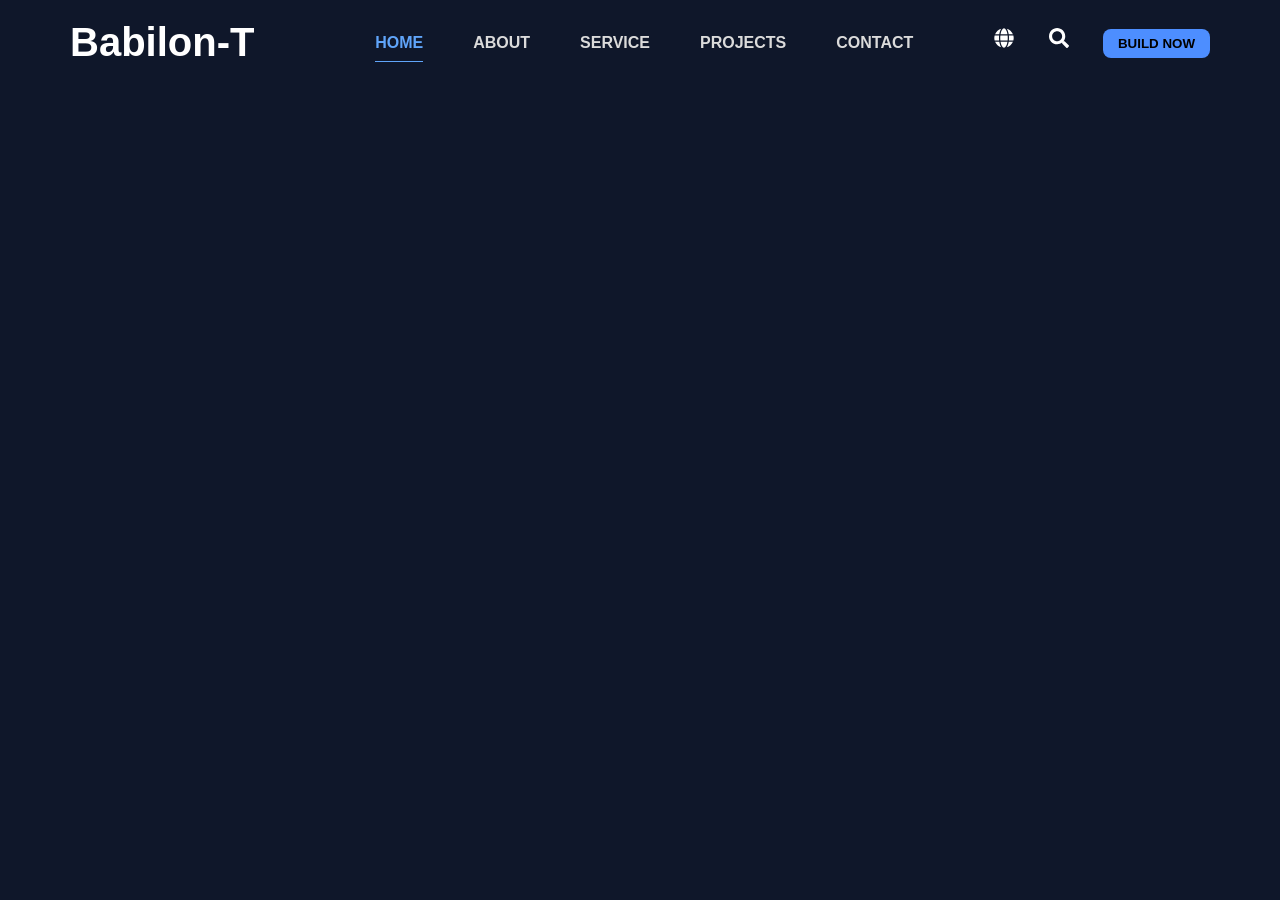
==== index.html @ 7345d0ae "first section" ====
<!doctype html>
<html lang="en">
  <head>
    <meta charset="UTF-8" />
    <meta name="viewport" content="width=device-width, initial-scale=1.0" />
    <title>Document</title>
    <link rel="stylesheet" href="./style.css" />
  </head>
  <body>
    <header>
        <section class="conteiner1">
            <div class="asist1">
                <div class="flex1">
                    <p class="text1">Babilon-T</p>
                
                    <div>
                            <ul>
                                <li><a class="a1" href="">HOME</a></li>
                                <li><a href="">ABOUT</a></li>
                                <li><a href="">SERVICE</a></li>
                                <li><a href="">PROJECTS</a></li>
                                <li><a href="">CONTACT</a></li>
                            </ul>
                    </div>

                    <div>
                        <svg class="icon1" xmlns="http://www.w3.org/2000/svg" viewBox="0 0 496 512"><!--!Font Awesome Free v5.15.4 by @fontawesome - https://fontawesome.com License - https://fontawesome.com/license/free Copyright 2026 Fonticons, Inc.--><path fill="rgb(255, 255, 255)" d="M336.5 160C322 70.7 287.8 8 248 8s-74 62.7-88.5 152h177zM152 256c0 22.2 1.2 43.5 3.3 64h185.3c2.1-20.5 3.3-41.8 3.3-64s-1.2-43.5-3.3-64H155.3c-2.1 20.5-3.3 41.8-3.3 64zm324.7-96c-28.6-67.9-86.5-120.4-158-141.6 24.4 33.8 41.2 84.7 50 141.6h108zM177.2 18.4C105.8 39.6 47.8 92.1 19.3 160h108c8.7-56.9 25.5-107.8 49.9-141.6zM487.4 192H372.7c2.1 21 3.3 42.5 3.3 64s-1.2 43-3.3 64h114.6c5.5-20.5 8.6-41.8 8.6-64s-3.1-43.5-8.5-64zM120 256c0-21.5 1.2-43 3.3-64H8.6C3.2 212.5 0 233.8 0 256s3.2 43.5 8.6 64h114.6c-2-21-3.2-42.5-3.2-64zm39.5 96c14.5 89.3 48.7 152 88.5 152s74-62.7 88.5-152h-177zm159.3 141.6c71.4-21.2 129.4-73.7 158-141.6h-108c-8.8 56.9-25.6 107.8-50 141.6zM19.3 352c28.6 67.9 86.5 120.4 158 141.6-24.4-33.8-41.2-84.7-50-141.6h-108z"/></svg>
                        <svg class="icon2" xmlns="http://www.w3.org/2000/svg" viewBox="0 0 512 512"><!--!Font Awesome Free v5.15.4 by @fontawesome - https://fontawesome.com License - https://fontawesome.com/license/free Copyright 2026 Fonticons, Inc.--><path fill="rgb(255, 255, 255)" d="M505 442.7L405.3 343c-4.5-4.5-10.6-7-17-7H372c27.6-35.3 44-79.7 44-128C416 93.1 322.9 0 208 0S0 93.1 0 208s93.1 208 208 208c48.3 0 92.7-16.4 128-44v16.3c0 6.4 2.5 12.5 7 17l99.7 99.7c9.4 9.4 24.6 9.4 33.9 0l28.3-28.3c9.4-9.4 9.4-24.6.1-34zM208 336c-70.7 0-128-57.2-128-128 0-70.7 57.2-128 128-128 70.7 0 128 57.2 128 128 0 70.7-57.2 128-128 128z"/></svg>
                        <button class="btn1">BUILD NOW</button>
                    </div>
                </div>
            </div>
        </section>
    </header>
  </body>
</html>
---- style.css ----
*{
    margin: 0;
    background-color: #0F172A;
    font-family: 'Segoe UI', Tahoma, Geneva, Verdana, sans-serif;
}
.conteiner1{
    width: 100%;
    height: 70px;
    border-bottom: 1px solid #192644;
}
.asist1{
    padding: 20px 70px;
}
.text1{
    color: white;
    font-size: 40px;
    font-weight: 700;
}
ul{
    display: flex;
    gap: 50px;
    list-style: none;
}
a{
    font-weight: 650;
    color: rgb(219, 219, 219);
    text-decoration: none;
}
.a1{
    padding-bottom: 10px;
    color: #60A5FA;
    border-bottom: 1px solid #60A5FA;
}
.icon1{
    width: 20px;
    height: 20px;
}
.icon2{
    width: 20px;
    height: 20px;
    margin-left: 30px;
}
.btn1{
    margin-left: 30px;
    padding: 7px 15px;
    border: none;
    border-radius: 8px;
    color: black;
    font-weight: 700;
    background-color: #4D8EFF;
}
.flex1{
    display: flex;
    justify-content: space-between;
    align-items: center;    
}
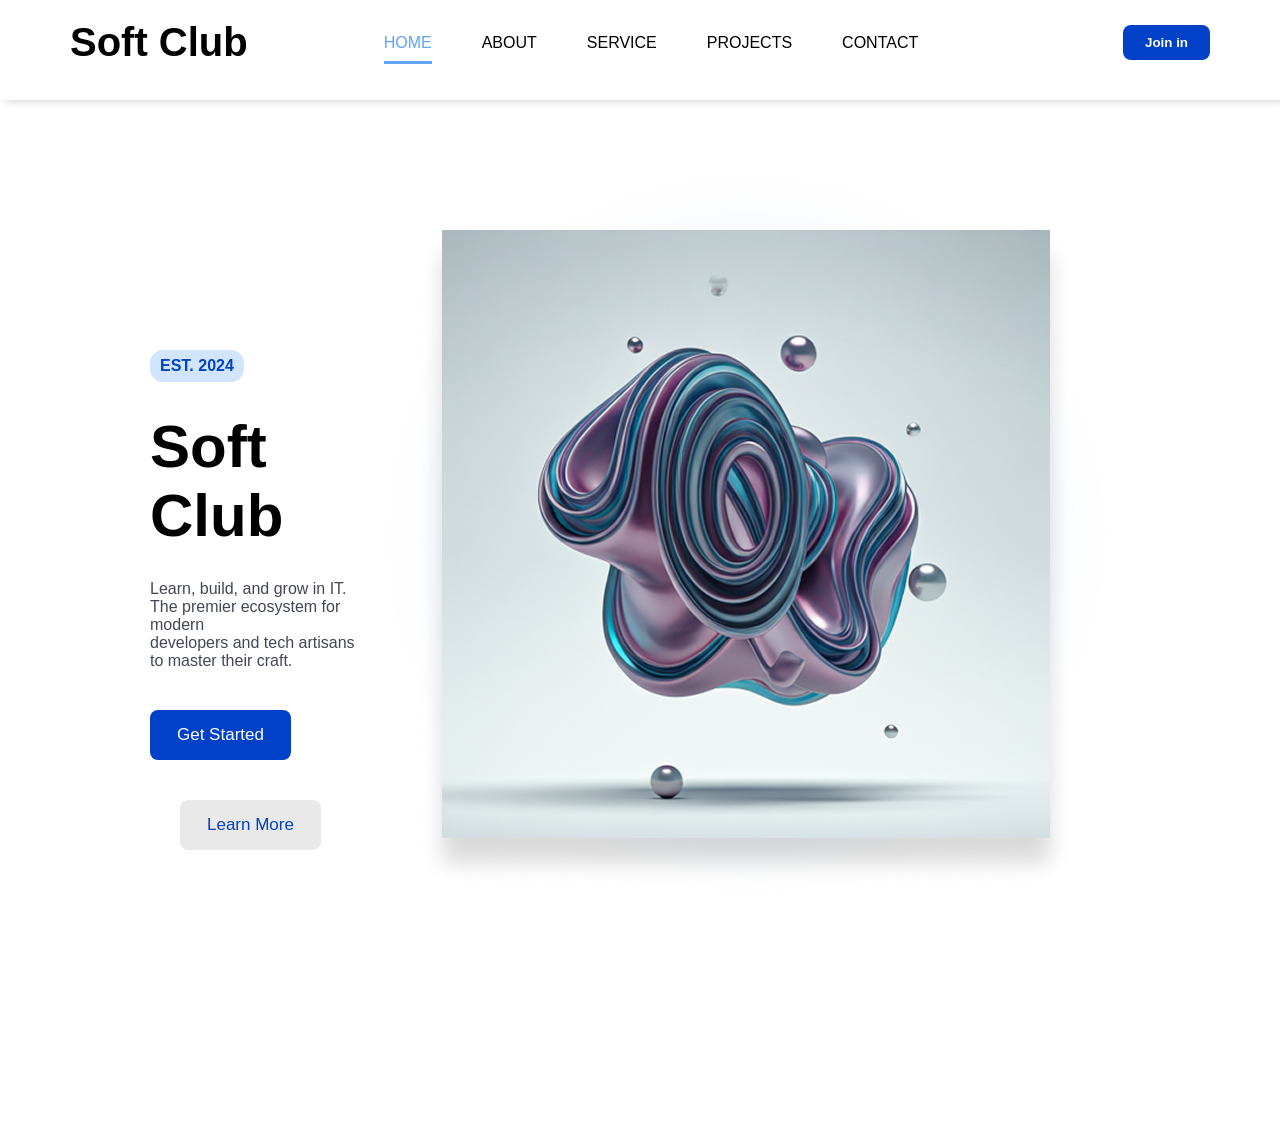
==== commit 90207a31: "second section" ====
--- a/index.html
+++ b/index.html
@@ -1,36 +1,56 @@
-<!doctype html>
-<html lang="en">
-  <head>
-    <meta charset="UTF-8" />
-    <meta name="viewport" content="width=device-width, initial-scale=1.0" />
-    <title>Document</title>
-    <link rel="stylesheet" href="./style.css" />
-  </head>
-  <body>
-    <header>
-        <section class="conteiner1">
-            <div class="asist1">
-                <div class="flex1">
-                    <p class="text1">Babilon-T</p>
-                
-                    <div>
-                            <ul>
-                                <li><a class="a1" href="">HOME</a></li>
-                                <li><a href="">ABOUT</a></li>
-                                <li><a href="">SERVICE</a></li>
-                                <li><a href="">PROJECTS</a></li>
-                                <li><a href="">CONTACT</a></li>
-                            </ul>
-                    </div>
-
-                    <div>
-                        <svg class="icon1" xmlns="http://www.w3.org/2000/svg" viewBox="0 0 496 512"><!--!Font Awesome Free v5.15.4 by @fontawesome - https://fontawesome.com License - https://fontawesome.com/license/free Copyright 2026 Fonticons, Inc.--><path fill="rgb(255, 255, 255)" d="M336.5 160C322 70.7 287.8 8 248 8s-74 62.7-88.5 152h177zM152 256c0 22.2 1.2 43.5 3.3 64h185.3c2.1-20.5 3.3-41.8 3.3-64s-1.2-43.5-3.3-64H155.3c-2.1 20.5-3.3 41.8-3.3 64zm324.7-96c-28.6-67.9-86.5-120.4-158-141.6 24.4 33.8 41.2 84.7 50 141.6h108zM177.2 18.4C105.8 39.6 47.8 92.1 19.3 160h108c8.7-56.9 25.5-107.8 49.9-141.6zM487.4 192H372.7c2.1 21 3.3 42.5 3.3 64s-1.2 43-3.3 64h114.6c5.5-20.5 8.6-41.8 8.6-64s-3.1-43.5-8.5-64zM120 256c0-21.5 1.2-43 3.3-64H8.6C3.2 212.5 0 233.8 0 256s3.2 43.5 8.6 64h114.6c-2-21-3.2-42.5-3.2-64zm39.5 96c14.5 89.3 48.7 152 88.5 152s74-62.7 88.5-152h-177zm159.3 141.6c71.4-21.2 129.4-73.7 158-141.6h-108c-8.8 56.9-25.6 107.8-50 141.6zM19.3 352c28.6 67.9 86.5 120.4 158 141.6-24.4-33.8-41.2-84.7-50-141.6h-108z"/></svg>
-                        <svg class="icon2" xmlns="http://www.w3.org/2000/svg" viewBox="0 0 512 512"><!--!Font Awesome Free v5.15.4 by @fontawesome - https://fontawesome.com License - https://fontawesome.com/license/free Copyright 2026 Fonticons, Inc.--><path fill="rgb(255, 255, 255)" d="M505 442.7L405.3 343c-4.5-4.5-10.6-7-17-7H372c27.6-35.3 44-79.7 44-128C416 93.1 322.9 0 208 0S0 93.1 0 208s93.1 208 208 208c48.3 0 92.7-16.4 128-44v16.3c0 6.4 2.5 12.5 7 17l99.7 99.7c9.4 9.4 24.6 9.4 33.9 0l28.3-28.3c9.4-9.4 9.4-24.6.1-34zM208 336c-70.7 0-128-57.2-128-128 0-70.7 57.2-128 128-128 70.7 0 128 57.2 128 128 0 70.7-57.2 128-128 128z"/></svg>
-                        <button class="btn1">BUILD NOW</button>
-                    </div>
-                </div>
-            </div>
-        </section>
-    </header>
-  </body>
-</html>+<!doctype html>
+<html lang="en">
+  <head>
+    <meta charset="UTF-8" />
+    <meta name="viewport" content="width=device-width, initial-scale=1.0" />
+    <title>Document</title>
+    <link rel="stylesheet" href="./style.css" />
+  </head>
+  <body>
+    <header>
+        <section class="conteiner1">
+            <div class="asist1">
+                <div class="flex1">
+                    <p class="text1">Soft Club</p>
+                
+                    <div>
+                            <ul>
+                                <li><a class="a1" href="">HOME</a></li>
+                                <li><a href="">ABOUT</a></li>
+                                <li><a href="">SERVICE</a></li>
+                                <li><a href="">PROJECTS</a></li>
+                                <li><a href="">CONTACT</a></li>
+                            </ul>
+                    </div>
+
+                    <div>
+                        <svg class="icon1" xmlns="http://www.w3.org/2000/svg" viewBox="0 0 496 512"><!--!Font Awesome Free v5.15.4 by @fontawesome - https://fontawesome.com License - https://fontawesome.com/license/free Copyright 2026 Fonticons, Inc.--><path fill="rgb(255, 255, 255)" d="M336.5 160C322 70.7 287.8 8 248 8s-74 62.7-88.5 152h177zM152 256c0 22.2 1.2 43.5 3.3 64h185.3c2.1-20.5 3.3-41.8 3.3-64s-1.2-43.5-3.3-64H155.3c-2.1 20.5-3.3 41.8-3.3 64zm324.7-96c-28.6-67.9-86.5-120.4-158-141.6 24.4 33.8 41.2 84.7 50 141.6h108zM177.2 18.4C105.8 39.6 47.8 92.1 19.3 160h108c8.7-56.9 25.5-107.8 49.9-141.6zM487.4 192H372.7c2.1 21 3.3 42.5 3.3 64s-1.2 43-3.3 64h114.6c5.5-20.5 8.6-41.8 8.6-64s-3.1-43.5-8.5-64zM120 256c0-21.5 1.2-43 3.3-64H8.6C3.2 212.5 0 233.8 0 256s3.2 43.5 8.6 64h114.6c-2-21-3.2-42.5-3.2-64zm39.5 96c14.5 89.3 48.7 152 88.5 152s74-62.7 88.5-152h-177zm159.3 141.6c71.4-21.2 129.4-73.7 158-141.6h-108c-8.8 56.9-25.6 107.8-50 141.6zM19.3 352c28.6 67.9 86.5 120.4 158 141.6-24.4-33.8-41.2-84.7-50-141.6h-108z"/></svg>
+                        <svg class="icon2" xmlns="http://www.w3.org/2000/svg" viewBox="0 0 512 512"><!--!Font Awesome Free v5.15.4 by @fontawesome - https://fontawesome.com License - https://fontawesome.com/license/free Copyright 2026 Fonticons, Inc.--><path fill="rgb(255, 255, 255)" d="M505 442.7L405.3 343c-4.5-4.5-10.6-7-17-7H372c27.6-35.3 44-79.7 44-128C416 93.1 322.9 0 208 0S0 93.1 0 208s93.1 208 208 208c48.3 0 92.7-16.4 128-44v16.3c0 6.4 2.5 12.5 7 17l99.7 99.7c9.4 9.4 24.6 9.4 33.9 0l28.3-28.3c9.4-9.4 9.4-24.6.1-34zM208 336c-70.7 0-128-57.2-128-128 0-70.7 57.2-128 128-128 70.7 0 128 57.2 128 128 0 70.7-57.2 128-128 128z"/></svg>
+                        <button class="btn1">Join in</button>
+                    </div>
+                </div>
+            </div>
+        </section>
+    </header>
+
+    <main>
+        <section class="conteiner2">
+            <div class="asist2">
+                <div class="flex2">
+                    <div>
+                        <p class="text2">EST. 2024</p>
+                        <p class="text3">Soft Club</p>
+                        <p class="text4">Learn, build, and grow in IT. The premier ecosystem for modern <br> developers and tech artisans to master their craft.</p>
+                        <button class="btn2">Get Started</button>
+                         <button class="btn3">Learn More</button>
+                    </div>
+
+                    <div>
+                        <img class="img1" src="./Container.png" alt="">
+                    </div>
+                </div>
+            </div>
+        </section>
+    </main>
+  </body>
+</html>
--- a/style.css
+++ b/style.css
@@ -1,18 +1,16 @@
 *{
     margin: 0;
-    background-color: #0F172A;
     font-family: 'Segoe UI', Tahoma, Geneva, Verdana, sans-serif;
 }
 .conteiner1{
     width: 100%;
-    height: 70px;
-    border-bottom: 1px solid #192644;
+    height: 100px;
+    box-shadow: 5px 0px 10px rgb(202, 202, 202);
 }
 .asist1{
     padding: 20px 70px;
 }
 .text1{
-    color: white;
     font-size: 40px;
     font-weight: 700;
 }
@@ -22,14 +20,13 @@
     list-style: none;
 }
 a{
-    font-weight: 650;
-    color: rgb(219, 219, 219);
+    color: black;
     text-decoration: none;
 }
 .a1{
     padding-bottom: 10px;
     color: #60A5FA;
-    border-bottom: 1px solid #60A5FA;
+    border-bottom: 3px solid #60A5FA;
 }
 .icon1{
     width: 20px;
@@ -42,15 +39,66 @@
 }
 .btn1{
     margin-left: 30px;
-    padding: 7px 15px;
+    padding: 10px 22px;
     border: none;
     border-radius: 8px;
-    color: black;
+    color: white;
     font-weight: 700;
-    background-color: #4D8EFF;
+    background-color: #0041C8;
 }
 .flex1{
     display: flex;
     justify-content: space-between;
     align-items: center;    
+}
+.conteiner2{
+    width: 100%;
+    height: 600px;
+}
+.asist2{
+    padding: 200px 150px;
+}
+.text2{
+    color: #0041C8;
+    font-weight: 700;
+    width: 74px;
+    border-radius: 13px;
+    padding: 7px 10px;
+    background-color: #d1e5ff;
+}
+.text3{
+    font-size: 60px;
+    margin-top: 30px;
+    font-weight: 650;
+}
+.text4{
+    margin-top: 30px;
+    color: #434656;
+}
+.btn2{
+    color: white;
+    background-color: #0041C8;
+    padding: 15px 27px;
+    margin-top: 40px;
+    border-radius: 8px;
+    border: none;
+    font-size: 17px;
+}
+.btn3{
+     color: #0041C8;
+    background-color: rgb(233, 233, 233);
+    padding: 15px 27px;
+    margin-left: 30px;
+    margin-top: 40px;
+    border-radius: 8px;
+    border: none;
+    font-size: 17px;
+}
+.flex2{
+    margin-top: 50px;
+    display: flex;
+    justify-content: space-between;
+}
+.img1{
+    margin-top: -200px;
 }
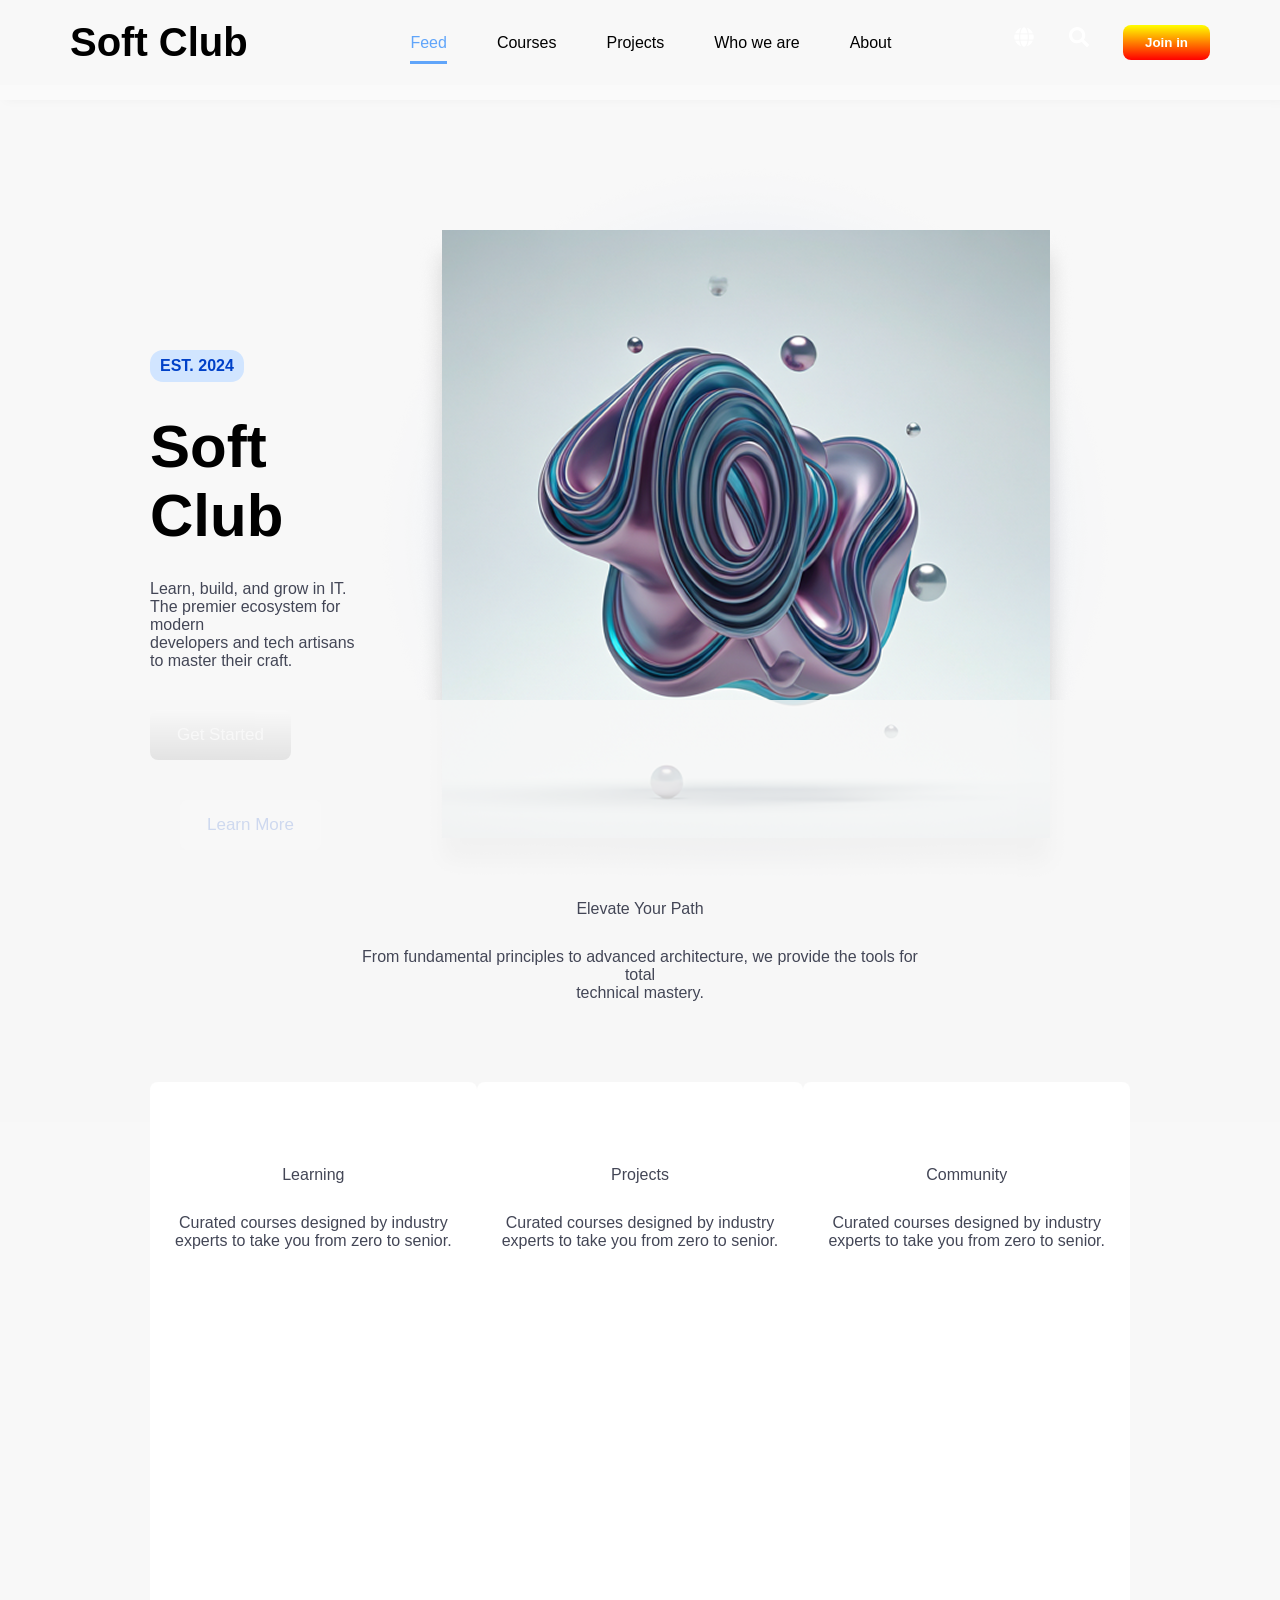
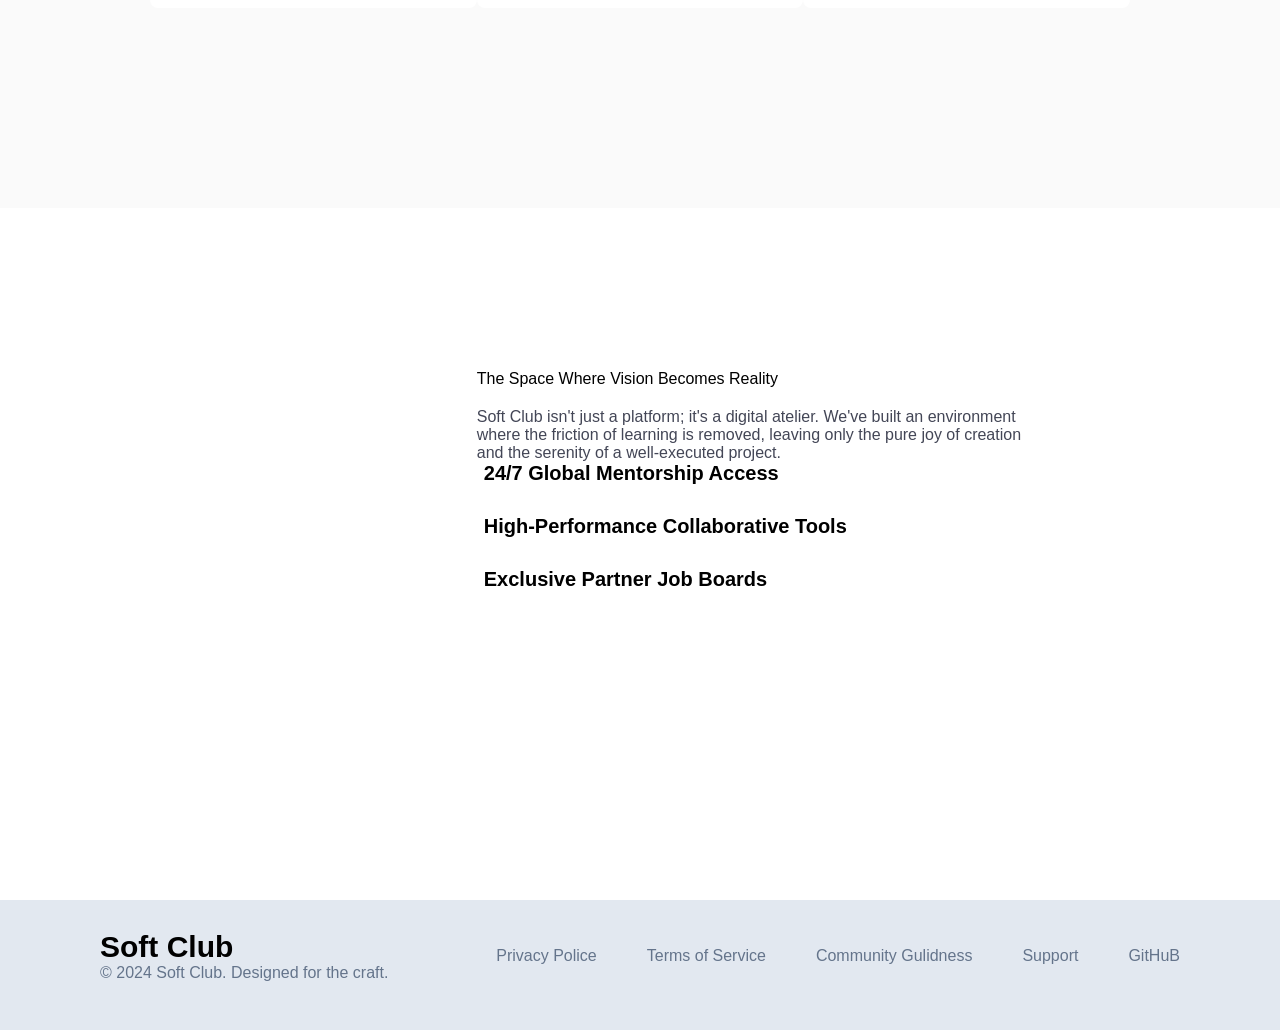
==== commit c555bf5f: "third section" ====
--- a/index.html
+++ b/index.html
@@ -5,52 +5,180 @@
     <meta name="viewport" content="width=device-width, initial-scale=1.0" />
     <title>Document</title>
     <link rel="stylesheet" href="./style.css" />
+    <link href="https://unpkg.com/aos@2.3.1/dist/aos.css" rel="stylesheet">
   </head>
   <body>
     <header>
-        <section class="conteiner1">
-            <div class="asist1">
-                <div class="flex1">
-                    <p class="text1">Soft Club</p>
-                
-                    <div>
-                            <ul>
-                                <li><a class="a1" href="">HOME</a></li>
-                                <li><a href="">ABOUT</a></li>
-                                <li><a href="">SERVICE</a></li>
-                                <li><a href="">PROJECTS</a></li>
-                                <li><a href="">CONTACT</a></li>
-                            </ul>
-                    </div>
+      <section class="conteiner1">
+        <div class="asist1">
+          <div class="flex1">
+            <p class="text1">Soft Club</p>
 
-                    <div>
-                        <svg class="icon1" xmlns="http://www.w3.org/2000/svg" viewBox="0 0 496 512"><!--!Font Awesome Free v5.15.4 by @fontawesome - https://fontawesome.com License - https://fontawesome.com/license/free Copyright 2026 Fonticons, Inc.--><path fill="rgb(255, 255, 255)" d="M336.5 160C322 70.7 287.8 8 248 8s-74 62.7-88.5 152h177zM152 256c0 22.2 1.2 43.5 3.3 64h185.3c2.1-20.5 3.3-41.8 3.3-64s-1.2-43.5-3.3-64H155.3c-2.1 20.5-3.3 41.8-3.3 64zm324.7-96c-28.6-67.9-86.5-120.4-158-141.6 24.4 33.8 41.2 84.7 50 141.6h108zM177.2 18.4C105.8 39.6 47.8 92.1 19.3 160h108c8.7-56.9 25.5-107.8 49.9-141.6zM487.4 192H372.7c2.1 21 3.3 42.5 3.3 64s-1.2 43-3.3 64h114.6c5.5-20.5 8.6-41.8 8.6-64s-3.1-43.5-8.5-64zM120 256c0-21.5 1.2-43 3.3-64H8.6C3.2 212.5 0 233.8 0 256s3.2 43.5 8.6 64h114.6c-2-21-3.2-42.5-3.2-64zm39.5 96c14.5 89.3 48.7 152 88.5 152s74-62.7 88.5-152h-177zm159.3 141.6c71.4-21.2 129.4-73.7 158-141.6h-108c-8.8 56.9-25.6 107.8-50 141.6zM19.3 352c28.6 67.9 86.5 120.4 158 141.6-24.4-33.8-41.2-84.7-50-141.6h-108z"/></svg>
-                        <svg class="icon2" xmlns="http://www.w3.org/2000/svg" viewBox="0 0 512 512"><!--!Font Awesome Free v5.15.4 by @fontawesome - https://fontawesome.com License - https://fontawesome.com/license/free Copyright 2026 Fonticons, Inc.--><path fill="rgb(255, 255, 255)" d="M505 442.7L405.3 343c-4.5-4.5-10.6-7-17-7H372c27.6-35.3 44-79.7 44-128C416 93.1 322.9 0 208 0S0 93.1 0 208s93.1 208 208 208c48.3 0 92.7-16.4 128-44v16.3c0 6.4 2.5 12.5 7 17l99.7 99.7c9.4 9.4 24.6 9.4 33.9 0l28.3-28.3c9.4-9.4 9.4-24.6.1-34zM208 336c-70.7 0-128-57.2-128-128 0-70.7 57.2-128 128-128 70.7 0 128 57.2 128 128 0 70.7-57.2 128-128 128z"/></svg>
-                        <button class="btn1">Join in</button>
-                    </div>
-                </div>
+            <div>
+              <ul>
+                <li><a class="a1" href="">Feed</a></li>
+                <li><a href="./page3.html">Courses</a></li>
+                <li><a href="./page4.css">Projects</a></li>
+                <li><a href="./page5.html">Who we are</a></li>
+                <li><a href="./page2.html">About</a></li>
+              </ul>
             </div>
-        </section>
+
+            <div class="none">
+              <svg
+                class="icon1"
+                xmlns="http://www.w3.org/2000/svg"
+                viewBox="0 0 496 512"
+              >
+                <!--!Font Awesome Free v5.15.4 by @fontawesome - https://fontawesome.com License - https://fontawesome.com/license/free Copyright 2026 Fonticons, Inc.-->
+                <path
+                  fill="rgb(255, 255, 255)"
+                  d="M336.5 160C322 70.7 287.8 8 248 8s-74 62.7-88.5 152h177zM152 256c0 22.2 1.2 43.5 3.3 64h185.3c2.1-20.5 3.3-41.8 3.3-64s-1.2-43.5-3.3-64H155.3c-2.1 20.5-3.3 41.8-3.3 64zm324.7-96c-28.6-67.9-86.5-120.4-158-141.6 24.4 33.8 41.2 84.7 50 141.6h108zM177.2 18.4C105.8 39.6 47.8 92.1 19.3 160h108c8.7-56.9 25.5-107.8 49.9-141.6zM487.4 192H372.7c2.1 21 3.3 42.5 3.3 64s-1.2 43-3.3 64h114.6c5.5-20.5 8.6-41.8 8.6-64s-3.1-43.5-8.5-64zM120 256c0-21.5 1.2-43 3.3-64H8.6C3.2 212.5 0 233.8 0 256s3.2 43.5 8.6 64h114.6c-2-21-3.2-42.5-3.2-64zm39.5 96c14.5 89.3 48.7 152 88.5 152s74-62.7 88.5-152h-177zm159.3 141.6c71.4-21.2 129.4-73.7 158-141.6h-108c-8.8 56.9-25.6 107.8-50 141.6zM19.3 352c28.6 67.9 86.5 120.4 158 141.6-24.4-33.8-41.2-84.7-50-141.6h-108z"
+                />
+              </svg>
+              <svg
+                class="icon2"
+                xmlns="http://www.w3.org/2000/svg"
+                viewBox="0 0 512 512"
+              >
+                <!--!Font Awesome Free v5.15.4 by @fontawesome - https://fontawesome.com License - https://fontawesome.com/license/free Copyright 2026 Fonticons, Inc.-->
+                <path
+                  fill="rgb(255, 255, 255)"
+                  d="M505 442.7L405.3 343c-4.5-4.5-10.6-7-17-7H372c27.6-35.3 44-79.7 44-128C416 93.1 322.9 0 208 0S0 93.1 0 208s93.1 208 208 208c48.3 0 92.7-16.4 128-44v16.3c0 6.4 2.5 12.5 7 17l99.7 99.7c9.4 9.4 24.6 9.4 33.9 0l28.3-28.3c9.4-9.4 9.4-24.6.1-34zM208 336c-70.7 0-128-57.2-128-128 0-70.7 57.2-128 128-128 70.7 0 128 57.2 128 128 0 70.7-57.2 128-128 128z"
+                />
+              </svg>
+              <button class="btn1">Join in</button>
+            </div>
+          </div>
+        </div>
+      </section>
     </header>
 
     <main>
-        <section class="conteiner2">
-            <div class="asist2">
-                <div class="flex2">
-                    <div>
-                        <p class="text2">EST. 2024</p>
-                        <p class="text3">Soft Club</p>
-                        <p class="text4">Learn, build, and grow in IT. The premier ecosystem for modern <br> developers and tech artisans to master their craft.</p>
-                        <button class="btn2">Get Started</button>
-                         <button class="btn3">Learn More</button>
-                    </div>
+      <section class="conteiner2" data-aos="fade-up">
+        <div class="asist2">
+          <div class="flex2">
+            <div>
+              <p class="text2">EST. 2024</p>
+              <p class="text3">Soft Club</p>
+              <p class="text4">
+                Learn, build, and grow in IT. The premier ecosystem for modern
+                <br />
+                developers and tech artisans to master their craft.
+              </p>
+              <button class="btn2">Get Started</button>
+              <button class="btn3">Learn More</button>
+            </div>
 
-                    <div>
-                        <img class="img1" src="./Container.png" alt="">
-                    </div>
-                </div>
+            <div>
+              <img class="img1" src="./Container.png" alt="" />
             </div>
-        </section>
+          </div>
+        </div>
+      </section>
+
+      <section class="conteiner3"  data-aos="fade-right">
+        <div class="asist3">
+          <p class="text5">Elevate Your Path</p>
+          <p class="text6">
+            From fundamental principles to advanced architecture, we provide the
+            tools for <br />
+            total <br />
+            technical mastery.
+          </p>
+          <div class="flex3">
+            <div class="knop1">
+              <img class="img2" src="./Overlay (2).png" alt="" />
+              <p class="text7">Learning</p>
+              <p class="text8">
+                Curated courses designed by industry <br />
+                experts to take you from zero to senior.
+              </p>
+
+              <img
+                class="img3"
+                src="./none1.png"
+                alt=""
+              />
+            </div>
+
+            <div class="knop1">
+              <img class="img2" src="./Overlay (3).png" alt="" />
+              <p class="text7">Projects</p>
+              <p class="text8">
+                Curated courses designed by industry <br />
+                experts to take you from zero to senior.
+              </p>
+
+              <img
+                class="img3"
+                src="./none2.png"
+                alt=""
+              />
+            </div>
+
+            <div class="knop1">
+              <img class="img2" src="./Background (6).png" alt="" />
+              <p class="text7">Community</p>
+              <p class="text8">
+                Curated courses designed by industry <br />
+                experts to take you from zero to senior.
+              </p>
+
+              <img
+                class="img3"
+                src="./none3.png"
+                alt=""
+              />
+            </div>
+          </div>
+        </div>
+      </section>
+
+
+      <section  class="conteiner4"  data-aos="fade-right">
+        <div class="asist4">
+          <div class="flex4">
+            <img class="img4" src="./Overlay+Shadow.png" alt="">
+            <div>
+              <p>The Space Where Vision Becomes Reality</p>
+              <p class="text9">Soft Club isn't just a platform; it's a digital atelier. We've built an environment <br> where the friction of learning is removed, leaving only the pure joy of creation <br> and the serenity of a well-executed project.</p>
+              <p class="text10"><img src="./Container (1).png" alt="">24/7 Global Mentorship Access</p>
+               <p class="text11"><img src="./Container (1).png" alt="">High-Performance Collaborative Tools</p>
+                <p class="text11"><img src="./Container (1).png" alt="">Exclusive Partner Job Boards</p>
+            </div>
+          </div>
+        </div>
+      </section>
     </main>
+
+    <footer>
+      <section class="conteiner5"  data-aos="fade-right">
+        <div class="asist5">
+          <div class="flex5">
+            <div>
+              <p class="text12">Soft Club</p>
+              <p class="text13">© 2024 Soft Club. Designed for the craft.</p>
+            </div>
+
+            <div>
+              <ul>
+
+                    <li><a class="a2" href="">Privacy Police</a></li>
+                    <li><a class="a2" href="">Terms of Service</a></li>
+                    <li><a class="a2" href="">Community Gulidness</a></li>
+                    <li><a class="a2" href="">Support</a></li>
+                  <li><a class="a2" href="">GitHuB</a></li>
+              </ul>
+            </div>
+          </div>
+        </div>
+      </section>
+    </footer>
+<script src="https://unpkg.com/aos@2.3.1/dist/aos.js"></script>
+<script>
+  AOS.init();
+</script>
+    
   </body>
 </html>
--- a/style.css
+++ b/style.css
@@ -3,12 +3,14 @@
     font-family: 'Segoe UI', Tahoma, Geneva, Verdana, sans-serif;
 }
 .conteiner1{
+     background-color: rgba(247, 247, 247, 0.596);
     width: 100%;
     height: 100px;
     box-shadow: 5px 0px 10px rgb(202, 202, 202);
 }
 .asist1{
     padding: 20px 70px;
+     background-color: rgba(247, 247, 247, 0.596);
 }
 .text1{
     font-size: 40px;
@@ -44,7 +46,11 @@
     border-radius: 8px;
     color: white;
     font-weight: 700;
-    background-color: #0041C8;
+    background: linear-gradient(yellow,red);
+}
+.btn1:hover{
+    transform: scale(1.05);
+    background: linear-gradient(white,#0041c8);
 }
 .flex1{
     display: flex;
@@ -52,11 +58,13 @@
     align-items: center;    
 }
 .conteiner2{
+     background-color: rgba(247, 247, 247, 0.596);
     width: 100%;
     height: 600px;
 }
 .asist2{
     padding: 200px 150px;
+     background-color: rgba(247, 247, 247, 0.596);
 }
 .text2{
     color: #0041C8;
@@ -77,16 +85,19 @@
 }
 .btn2{
     color: white;
-    background-color: #0041C8;
+    background: linear-gradient(white,grey);
     padding: 15px 27px;
     margin-top: 40px;
     border-radius: 8px;
     border: none;
     font-size: 17px;
 }
+.btn2:hover{
+    transform: scale(1.05);
+}
 .btn3{
      color: #0041C8;
-    background-color: rgb(233, 233, 233);
+    background-color: white;
     padding: 15px 27px;
     margin-left: 30px;
     margin-top: 40px;
@@ -94,6 +105,9 @@
     border: none;
     font-size: 17px;
 }
+.btn3:hover{
+    transform: scale(1.05);
+}
 .flex2{
     margin-top: 50px;
     display: flex;
@@ -101,4 +115,202 @@
 }
 .img1{
     margin-top: -200px;
+}
+.conteiner3{
+     background-color: rgba(247, 247, 247, 0.596);
+    width: 100%;
+    height: 900px;
+}
+.asist3{
+    padding: 200px 150px;
+     background-color: rgba(247, 247, 247, 0.596);
+}
+.text5{
+    color: #434656;
+    text-align: center;
+}
+.text6{
+    color: #434656;
+    text-align: center;
+    margin-top: 30px;
+}
+.knop1{
+    width: 410px;
+    height: 526px;
+    background-color: white;
+    margin-top: 80px;
+    border-radius: 8px;
+}
+.knop1:hover{
+    transform: scale(1.07);
+    background: linear-gradient(white,bisque);
+}
+.img2{
+    margin-left: 170px;
+    border-radius: 14px;
+    margin-top: 60px;
+}
+.text7{
+    color: #434656;
+    margin-top: 20px;
+    text-align: center;
+}
+.text8{
+    color: #434656;
+    margin-top: 30px;
+    text-align: center;
+}
+.img3{
+    margin-top: 40px;
+    margin-left: 50px
+}
+.flex3{
+    display: flex;
+    justify-content: space-between;
+}
+.conteiner4{
+    margin-top: 300px;
+    width: 100%;
+    height: 600px;
+}
+.asist4{
+    padding: 70px 150px;
+}
+.text9{
+    color: #434656;
+    margin-top: 20px;
+}
+.text10{
+    display: flex;
+    align-items: center;
+    gap: 7px;
+    font-size: 20px;
+    font-weight: 650;
+}
+.flex4{
+    display: flex;
+    justify-content: space-around;
+}
+.text11{
+    display: flex;
+    align-items: center;
+    gap: 7px;
+    font-size: 20px;
+    font-weight: 650;
+    margin-top: 30px;
+}
+.img4{
+    margin-top: -50px;
+}
+.conteiner5{
+    width: 100%;
+    height: 130px;
+    background-color: #e2e8f0;
+}
+.asist5{
+    padding: 0px 100px;
+}
+.text12{
+    font-size: 30px;
+    font-weight: 600;
+}
+.text13{
+    color: #64748b;
+}
+.a2{
+    color: #64748b;
+}
+.flex5{
+    display: flex;
+    justify-content: space-between;
+    padding-top: 30px;
+    align-items: center;
+}
+@media (max-width: 640px) {
+    *{
+        transform: none;
+        transition: none;
+        animation: none;
+    }
+        .conteiner1{
+            width: 100%;
+            height: 400px;
+        }    
+        .asist1{
+            padding: 10px;
+        }
+        .text1{
+            font-size: 30px;
+        }
+        .flex1{
+            flex-direction: column;
+        }
+        ul{
+            flex-direction: column;
+        }
+        main{
+            margin-top: 0px;
+        }
+        .none{
+            display: none;
+        }
+        .conteiner2{
+            width: 100%;
+            height: 600px;
+        }
+        .asist2{
+            padding: 10px;
+        }
+        .flex2{
+            flex-direction: column;
+        }
+        .img1{
+            width: 400px;
+            margin-top: 30px;
+            margin-left: -20px;
+        }
+        .conteiner3{
+            width: 100%;
+            height: 900px;
+            margin-top: 200px;
+        }
+        .asist3{
+            padding: 10px;
+        }
+        .flex3{
+            flex-direction: column;
+        }
+        .conteiner4{
+            display: none;
+        }
+        .conteiner5{
+            width: 100%;
+            height: 130px;
+            margin-top: 880px;
+        }
+        .asist5{
+            padding: 10px;
+        }
+        .text12{
+            text-align: center;
+        }
+        .img2{
+            margin-left: 165px;
+        }
+        .knop1{
+            margin-left: -10px;
+        }
+        .flex5{
+            padding: 0;
+            margin-top: 200px;
+            flex-direction: column;
+        }
+        ul{
+            flex-direction: column;
+        }
+        .conteiner5{
+            padding-bottom: 200px;
+            margin-top: 1200px;
+            height: 430px;
+        }
 }
